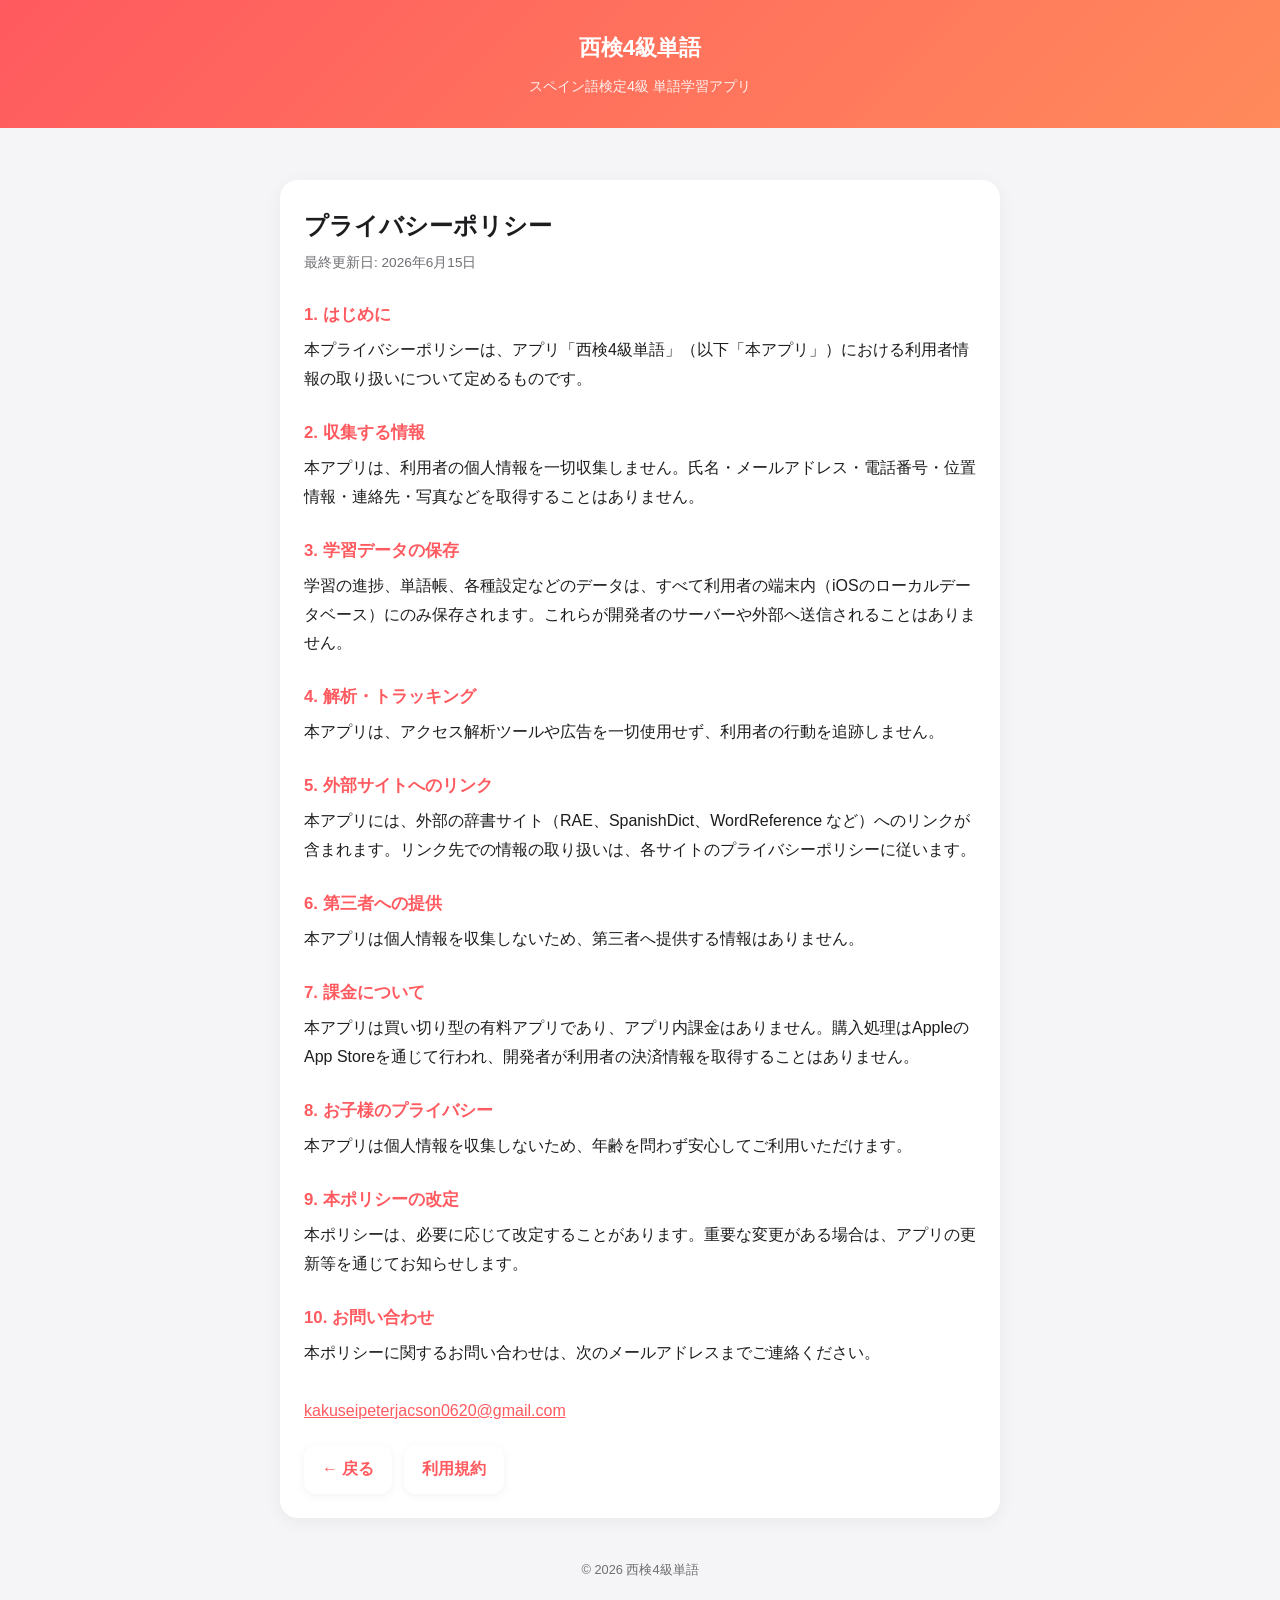
==== privacy.html @ b28ee1b4 "Add privacy policy and terms of use for 西検4級単語 Co-Authored-By: Claude Opus 4.8 (1M context) <noreply" ====
<!DOCTYPE html>
<html lang="ja">
<head>
<meta charset="UTF-8">
<meta name="viewport" content="width=device-width, initial-scale=1.0">
<title>プライバシーポリシー — 西検4級単語</title>
<link rel="stylesheet" href="style.css">
</head>
<body>
<header class="site">
  <h1>西検4級単語</h1>
  <p>スペイン語検定4級 単語学習アプリ</p>
</header>
<div class="wrap">
  <div class="card">
    <h2>プライバシーポリシー</h2>
    <p class="date">最終更新日: 2026年6月15日</p>

    <h3>1. はじめに</h3>
    <p>本プライバシーポリシーは、アプリ「西検4級単語」（以下「本アプリ」）における利用者情報の取り扱いについて定めるものです。</p>

    <h3>2. 収集する情報</h3>
    <p>本アプリは、利用者の個人情報を一切収集しません。氏名・メールアドレス・電話番号・位置情報・連絡先・写真などを取得することはありません。</p>

    <h3>3. 学習データの保存</h3>
    <p>学習の進捗、単語帳、各種設定などのデータは、すべて利用者の端末内（iOSのローカルデータベース）にのみ保存されます。これらが開発者のサーバーや外部へ送信されることはありません。</p>

    <h3>4. 解析・トラッキング</h3>
    <p>本アプリは、アクセス解析ツールや広告を一切使用せず、利用者の行動を追跡しません。</p>

    <h3>5. 外部サイトへのリンク</h3>
    <p>本アプリには、外部の辞書サイト（RAE、SpanishDict、WordReference など）へのリンクが含まれます。リンク先での情報の取り扱いは、各サイトのプライバシーポリシーに従います。</p>

    <h3>6. 第三者への提供</h3>
    <p>本アプリは個人情報を収集しないため、第三者へ提供する情報はありません。</p>

    <h3>7. 課金について</h3>
    <p>本アプリは買い切り型の有料アプリであり、アプリ内課金はありません。購入処理はAppleのApp Storeを通じて行われ、開発者が利用者の決済情報を取得することはありません。</p>

    <h3>8. お子様のプライバシー</h3>
    <p>本アプリは個人情報を収集しないため、年齢を問わず安心してご利用いただけます。</p>

    <h3>9. 本ポリシーの改定</h3>
    <p>本ポリシーは、必要に応じて改定することがあります。重要な変更がある場合は、アプリの更新等を通じてお知らせします。</p>

    <h3>10. お問い合わせ</h3>
    <p>本ポリシーに関するお問い合わせは、次のメールアドレスまでご連絡ください。<br>
    <a href="mailto:kakuseipeterjacson0620@gmail.com">kakuseipeterjacson0620@gmail.com</a></p>

    <div class="nav">
      <a href="index.html">← 戻る</a>
      <a href="terms.html">利用規約</a>
    </div>
  </div>
  <footer>© 2026 西検4級単語</footer>
</div>
</body>
</html>
---- style.css ----
:root {
  --accent: #FF5A5F;
  --bg: #f5f5f7;
  --card: #ffffff;
  --text: #1d1d1f;
  --muted: #6e6e73;
}
* { box-sizing: border-box; }
body {
  margin: 0;
  font-family: -apple-system, BlinkMacSystemFont, "Hiragino Sans", "Helvetica Neue", Arial, sans-serif;
  background: var(--bg);
  color: var(--text);
  line-height: 1.8;
  -webkit-text-size-adjust: 100%;
}
.wrap { max-width: 760px; margin: 0 auto; padding: 32px 20px 64px; }
header.site {
  background: linear-gradient(135deg, #FF5A5F, #FF8A5B);
  color: #fff; padding: 28px 20px; text-align: center;
}
header.site h1 { margin: 0; font-size: 1.4rem; }
header.site p { margin: 6px 0 0; opacity: .9; font-size: .9rem; }
.card {
  background: var(--card); border-radius: 18px; padding: 24px;
  box-shadow: 0 4px 18px rgba(0,0,0,.05); margin-top: 20px;
}
h2 { font-size: 1.5rem; margin: 0 0 4px; }
.date { color: var(--muted); font-size: .85rem; margin: 0 0 8px; }
h3 { color: var(--accent); font-size: 1.05rem; margin: 24px 0 6px; }
p { margin: 0 0 4px; white-space: pre-line; }
a { color: var(--accent); }
.nav { margin-top: 20px; display: flex; gap: 12px; flex-wrap: wrap; }
.nav a {
  display: inline-block; padding: 10px 18px; background: var(--card);
  border-radius: 12px; text-decoration: none; font-weight: 600;
  box-shadow: 0 2px 8px rgba(0,0,0,.05);
}
footer { text-align: center; color: var(--muted); font-size: .8rem; margin-top: 40px; }
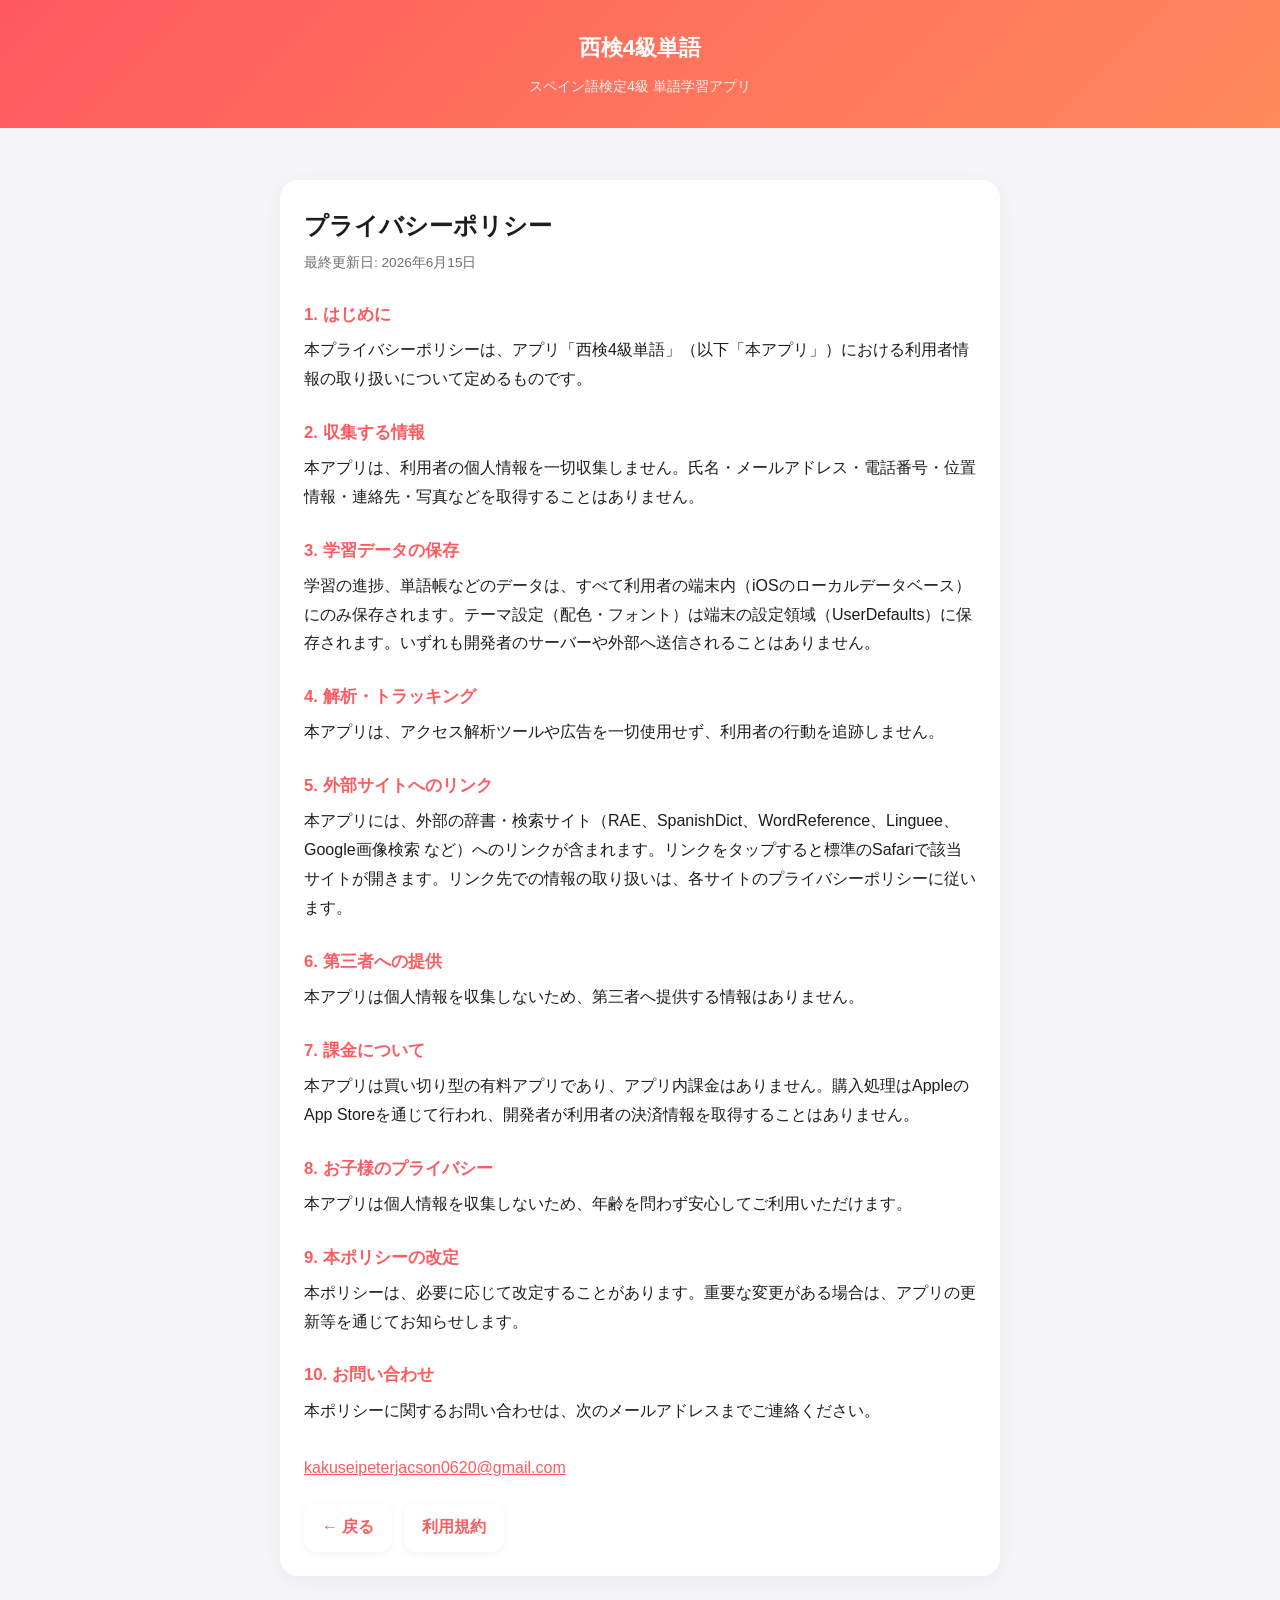
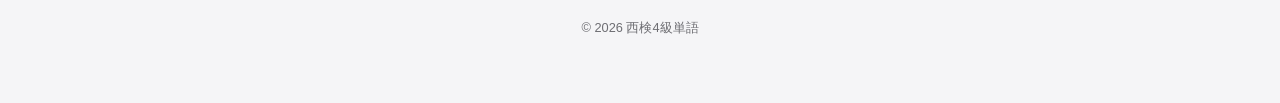
==== commit 8af6c2c9: "Clarify data storage and external links in privacy policy Co-Authored-By: Claude Opus 4.8 (1M contex" ====
--- a/privacy.html
+++ b/privacy.html
@@ -23,13 +23,13 @@
     <p>本アプリは、利用者の個人情報を一切収集しません。氏名・メールアドレス・電話番号・位置情報・連絡先・写真などを取得することはありません。</p>
 
     <h3>3. 学習データの保存</h3>
-    <p>学習の進捗、単語帳、各種設定などのデータは、すべて利用者の端末内（iOSのローカルデータベース）にのみ保存されます。これらが開発者のサーバーや外部へ送信されることはありません。</p>
+    <p>学習の進捗、単語帳などのデータは、すべて利用者の端末内（iOSのローカルデータベース）にのみ保存されます。テーマ設定（配色・フォント）は端末の設定領域（UserDefaults）に保存されます。いずれも開発者のサーバーや外部へ送信されることはありません。</p>
 
     <h3>4. 解析・トラッキング</h3>
     <p>本アプリは、アクセス解析ツールや広告を一切使用せず、利用者の行動を追跡しません。</p>
 
     <h3>5. 外部サイトへのリンク</h3>
-    <p>本アプリには、外部の辞書サイト（RAE、SpanishDict、WordReference など）へのリンクが含まれます。リンク先での情報の取り扱いは、各サイトのプライバシーポリシーに従います。</p>
+    <p>本アプリには、外部の辞書・検索サイト（RAE、SpanishDict、WordReference、Linguee、Google画像検索 など）へのリンクが含まれます。リンクをタップすると標準のSafariで該当サイトが開きます。リンク先での情報の取り扱いは、各サイトのプライバシーポリシーに従います。</p>
 
     <h3>6. 第三者への提供</h3>
     <p>本アプリは個人情報を収集しないため、第三者へ提供する情報はありません。</p>
